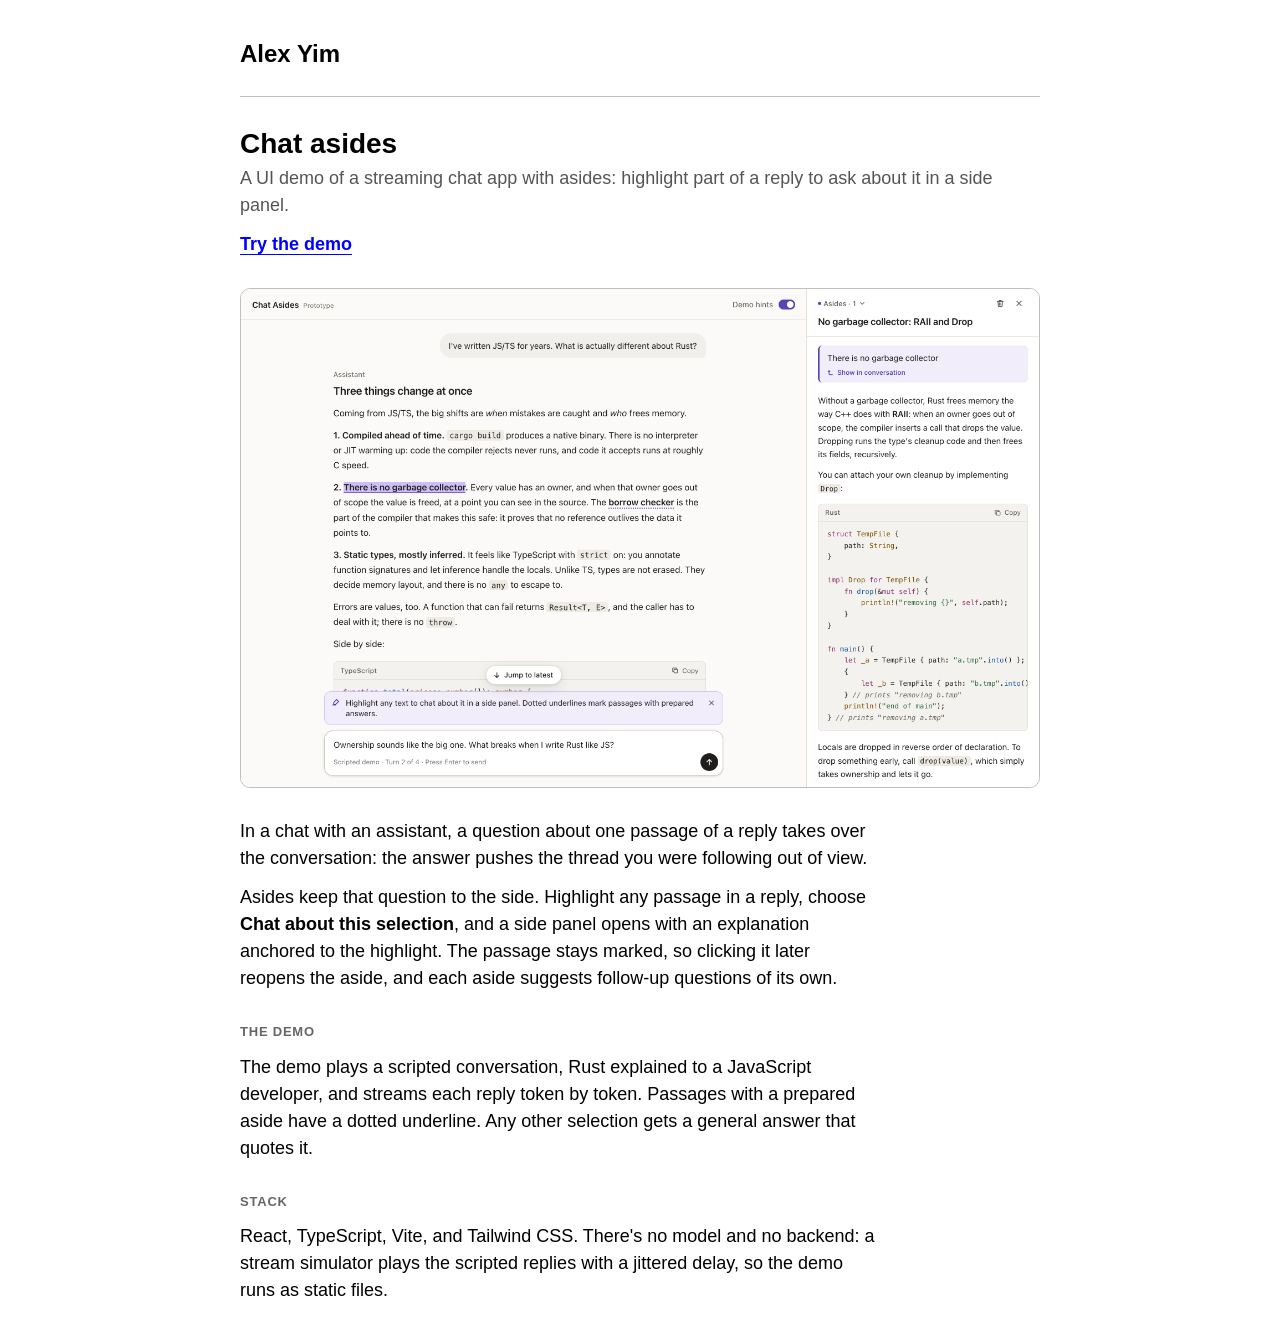
==== projects/chat-asides/index.html @ d647e706 "Add a project page for Chat asides Generated by the publish workflow from projects/chat-asides.  Fil" ====
<!DOCTYPE html>
<html lang="en">
<head>
  <meta charset="utf-8">
  <meta name="viewport" content="width=device-width, initial-scale=1">
  <title>Chat asides · Alex Yim</title>

  <meta name="description" content="A UI demo of a streaming chat app with asides: highlight part of a reply to ask about it in a side panel.">
  <meta property="og:title" content="Chat asides">
  <meta property="og:description" content="A UI demo of a streaming chat app with asides: highlight part of a reply to ask about it in a side panel.">
  <meta property="og:url" content="https://alexyim.org/projects/chat-asides/">
  <meta property="og:image" content="https://alexyim.org/projects/chat-asides/aside.png">

  <link rel="icon" type="image/x-icon" href="/favicon.ico">
  <link rel="stylesheet" href="/style.css?v=4">
</head>
<body>
  <main>
    <header class="site-header">
      <h1><a class="home-link" href="/">Alex Yim</a></h1>
    </header>

    <article class="project-page">
      <h2 class="project-title">Chat asides</h2>
      <p class="project-tagline">A UI demo of a streaming chat app with asides: highlight part of a reply to ask about it in a side panel.</p>
      <p class="project-demo"><a href="demo/">Try the demo</a></p>

      <figure class="screenshot">
        <a href="aside.png"><img src="aside.png" width="2880" height="1800"
             alt="The chat on the left, with the passage &quot;There is no garbage collector&quot; highlighted, and an aside panel on the right explaining it"></a>
      </figure>

      <div class="project-body">
        <p>In a chat with an assistant, a question about one passage of a reply takes over the conversation: the answer pushes the thread you were following out of view.</p>
        <p>Asides keep that question to the side. Highlight any passage in a reply, choose <strong>Chat about this selection</strong>, and a side panel opens with an explanation anchored to the highlight. The passage stays marked, so clicking it later reopens the aside, and each aside suggests follow-up questions of its own.</p>
        <h3>The demo</h3>
        <p>The demo plays a scripted conversation, Rust explained to a JavaScript developer, and streams each reply token by token. Passages with a prepared aside have a dotted underline. Any other selection gets a general answer that quotes it.</p>
        <h3>Stack</h3>
        <p>React, TypeScript, Vite, and Tailwind CSS. There's no model and no backend: a stream simulator plays the scripted replies with a jittered delay, so the demo runs as static files.</p>
      </div>
    </article>
  </main>
  <script type="module" src="https://static.cloudflareinsights.com/beacon.min.js" data-cf-beacon='{"token": "e54d56c2ba0f45f4ae67112ad8e70a1b"}'></script>
</body>
</html>
---- style.css ----
/* Base Reset */
*, *::before, *::after {
  box-sizing: border-box;
  margin: 0;
  padding: 0;
}

:root {
  /* Typography */
  --font-family: -apple-system, BlinkMacSystemFont, "proxima nova", "helvetica neue", helvetica, arial, sans-serif;
  --font-size: clamp(1rem, 1.5vw, 1.125rem);
  
  /* Spacing */
  --space-1: clamp(0.75rem, 3vw, 1.5rem);
  --width-content: 800px;
  --width-page: min(90%, var(--width-content));
  
  /* Styling */
  --radius: 2px;
  --duration: 0.2s;
  --timing: ease;
  
  /* Light theme colors */
  --color-text: #000000;
  --color-text-secondary: #555555;
  --color-text-muted: #666666;
  --color-link: blue;
  --color-border: #c0c0c0;
  --color-background: white;
}

/* Base HTML elements */
html {
  -webkit-text-size-adjust: 100%;
  tab-size: 4;
}

body {
  font-family: var(--font-family);
  background: var(--color-background);
  color: var(--color-text);
  font-size: var(--font-size);
  line-height: 1.5;
  -webkit-font-smoothing: antialiased;
  -moz-osx-font-smoothing: grayscale;
  text-rendering: optimizeLegibility;
  transition: background-color var(--duration) var(--timing),
              color var(--duration) var(--timing);
}

main {
  width: var(--width-page);
  margin: 0 auto;
  padding: calc(var(--space-1) * 1.5) 0;
}

/* Media elements */
img, picture, video, canvas, svg {
  display: block;
  max-width: 100%;
}

/* Form elements */
input, button, textarea, select {
  font: inherit;
}

/* Typography */
p, h1, h2, h3, h4, h5, h6 {
  overflow-wrap: break-word;
}

/* Site header */
.site-header {
  padding-bottom: var(--space-1);
  border-bottom: 1px solid var(--color-border);
}

.site-header h1 {
  font-size: 1.5rem;
  font-weight: bold;
  margin: 0;
  display: flex;
  justify-content: space-between;
  align-items: center;
}

/* Social links */
.social-links {
  display: flex;
  gap: 0.75rem;
  font-size: 0.875em;
}

.social-links a {
  color: var(--color-text-muted);
  padding: 0.25rem;
  transition: color var(--duration) var(--timing), 
              transform var(--duration) var(--timing);
  text-decoration: none;
}

.social-links a:hover {
  color: var(--color-text);
  transform: translateY(-1px);
}

.social-links svg {
  width: 1.125rem;
  height: 1.125rem;
}

.social-links a:focus-visible {
  outline: 2px solid var(--color-link);
  outline-offset: var(--radius);
  border-radius: var(--radius);
}

/* Projects section */
.projects {
  margin-top: calc(var(--space-1) * 1.25);
}

.projects h2 {
  font-size: 0.8125rem;
  font-weight: 600;
  letter-spacing: 0.06em;
  text-transform: uppercase;
  color: var(--color-text-muted);
  margin-bottom: calc(var(--space-1) * 0.5);
}

.projects ul {
  list-style: none;
  display: flex;
  flex-direction: column;
  gap: calc(var(--space-1) * 0.4);
}

.projects a {
  color: var(--color-link);
  text-decoration-thickness: 1px;
  text-underline-offset: 0.2em;
  transition: all var(--duration) var(--timing);
}

.projects a:hover,
.projects a:focus-visible {
  opacity: 0.8;
  text-decoration-thickness: 2px;
}

.project-note {
  display: block;
  color: var(--color-text-secondary);
  font-size: 0.9375em;
  line-height: 1.5;
}

/* Project pages */
.home-link {
  color: inherit;
  text-decoration: none;
}

.project-page {
  margin-top: calc(var(--space-1) * 1.25);
}

.project-title {
  font-size: 1.75rem;
  line-height: 1.2;
}

.project-tagline {
  color: var(--color-text-secondary);
  margin-top: 0.25rem;
}

.project-demo {
  margin-top: 0.75rem;
  font-weight: 600;
}

.project-tagline a,
.project-demo a,
.project-body a {
  color: var(--color-link);
  text-decoration-thickness: 1px;
  text-underline-offset: 0.2em;
  transition: all var(--duration) var(--timing);
}

.project-tagline a:hover,
.project-demo a:hover,
.project-body a:hover,
.project-tagline a:focus-visible,
.project-demo a:focus-visible,
.project-body a:focus-visible {
  opacity: 0.8;
  text-decoration-thickness: 2px;
}

.screenshot + .project-body {
  margin-top: calc(var(--space-1) * 1.25);
}

.project-hero {
  display: grid;
  grid-template-columns: minmax(0, 280px) minmax(0, 1fr);
  gap: calc(var(--space-1) * 1.5);
  align-items: start;
  margin-top: calc(var(--space-1) * 1.25);
}

.device {
  width: 100%;
  height: auto;
  aspect-ratio: 1206 / 2622;
  border-radius: 28px;
  border: 1px solid var(--color-border);
  background: #000;
}

.project-body p + p,
.project-body h3 + p,
.project-body h3 + ul,
.project-body p + ul {
  margin-top: 0.75rem;
}

.project-body h3,
.gallery-heading {
  font-size: 0.8125rem;
  font-weight: 600;
  letter-spacing: 0.06em;
  text-transform: uppercase;
  color: var(--color-text-muted);
  margin-top: calc(var(--space-1) * 1.25);
}

.project-body ul {
  padding-left: 1.1rem;
  display: flex;
  flex-direction: column;
  gap: 0.35rem;
}

.project-body code {
  font-family: ui-monospace, "SF Mono", Menlo, monospace;
  font-size: 0.875em;
  white-space: nowrap;
}

.screenshot {
  margin-top: calc(var(--space-1) * 1.25);
}

.screenshot img {
  width: 100%;
  height: auto;
  border-radius: 10px;
  border: 1px solid var(--color-border);
}

.screenshot figcaption {
  font-size: 0.8125em;
  color: var(--color-text-muted);
  margin-top: 0.4rem;
}

.screenshot + .project-body {
  max-width: 640px;
}

.screenshot + .project-body h3:first-child {
  margin-top: calc(var(--space-1) * 1.25);
}

.gallery {
  list-style: none;
  display: grid;
  grid-template-columns: repeat(5, minmax(0, 1fr));
  gap: calc(var(--space-1) * 0.6);
  margin-top: calc(var(--space-1) * 0.5);
}

.gallery img {
  width: 100%;
  height: auto;
  border-radius: 14px;
  border: 1px solid var(--color-border);
}

.gallery figcaption {
  font-size: 0.8125em;
  color: var(--color-text-muted);
  margin-top: 0.4rem;
}

@media (max-width: 640px) {
  .project-hero {
    grid-template-columns: 1fr;
  }

  .device {
    max-width: 280px;
    margin: 0 auto;
  }

  .gallery {
    display: flex;
    overflow-x: auto;
    scroll-snap-type: x mandatory;
    padding-bottom: 0.5rem;
  }

  .gallery li {
    flex: 0 0 60%;
    scroll-snap-align: start;
  }
}

/* Dark mode */
@media (prefers-color-scheme: dark) {
  :root {
    --color-text: #ffffff;
    --color-text-secondary: #dddddd;
    --color-text-muted: #999999;
    --color-link: #66b3ff;
    --color-border: #333333;
    --color-background: #121212;
  }
}

/* Print styles */
@media print {
  :root {
    --color-text: black;
    --color-text-secondary: #333;
    --color-border: #666;
    --color-background: white;
  }
  
  body {
    font-size: 12pt;
  }
  
  .social-links {
    display: none;
  }
}

/* Accessibility - reduced motion */
@media (prefers-reduced-motion: reduce) {
  *,
  *::before,
  *::after {
    animation-duration: 0.01ms !important;
    animation-iteration-count: 1 !important;
    transition-duration: 0.01ms !important;
    scroll-behavior: auto !important;
  }
}
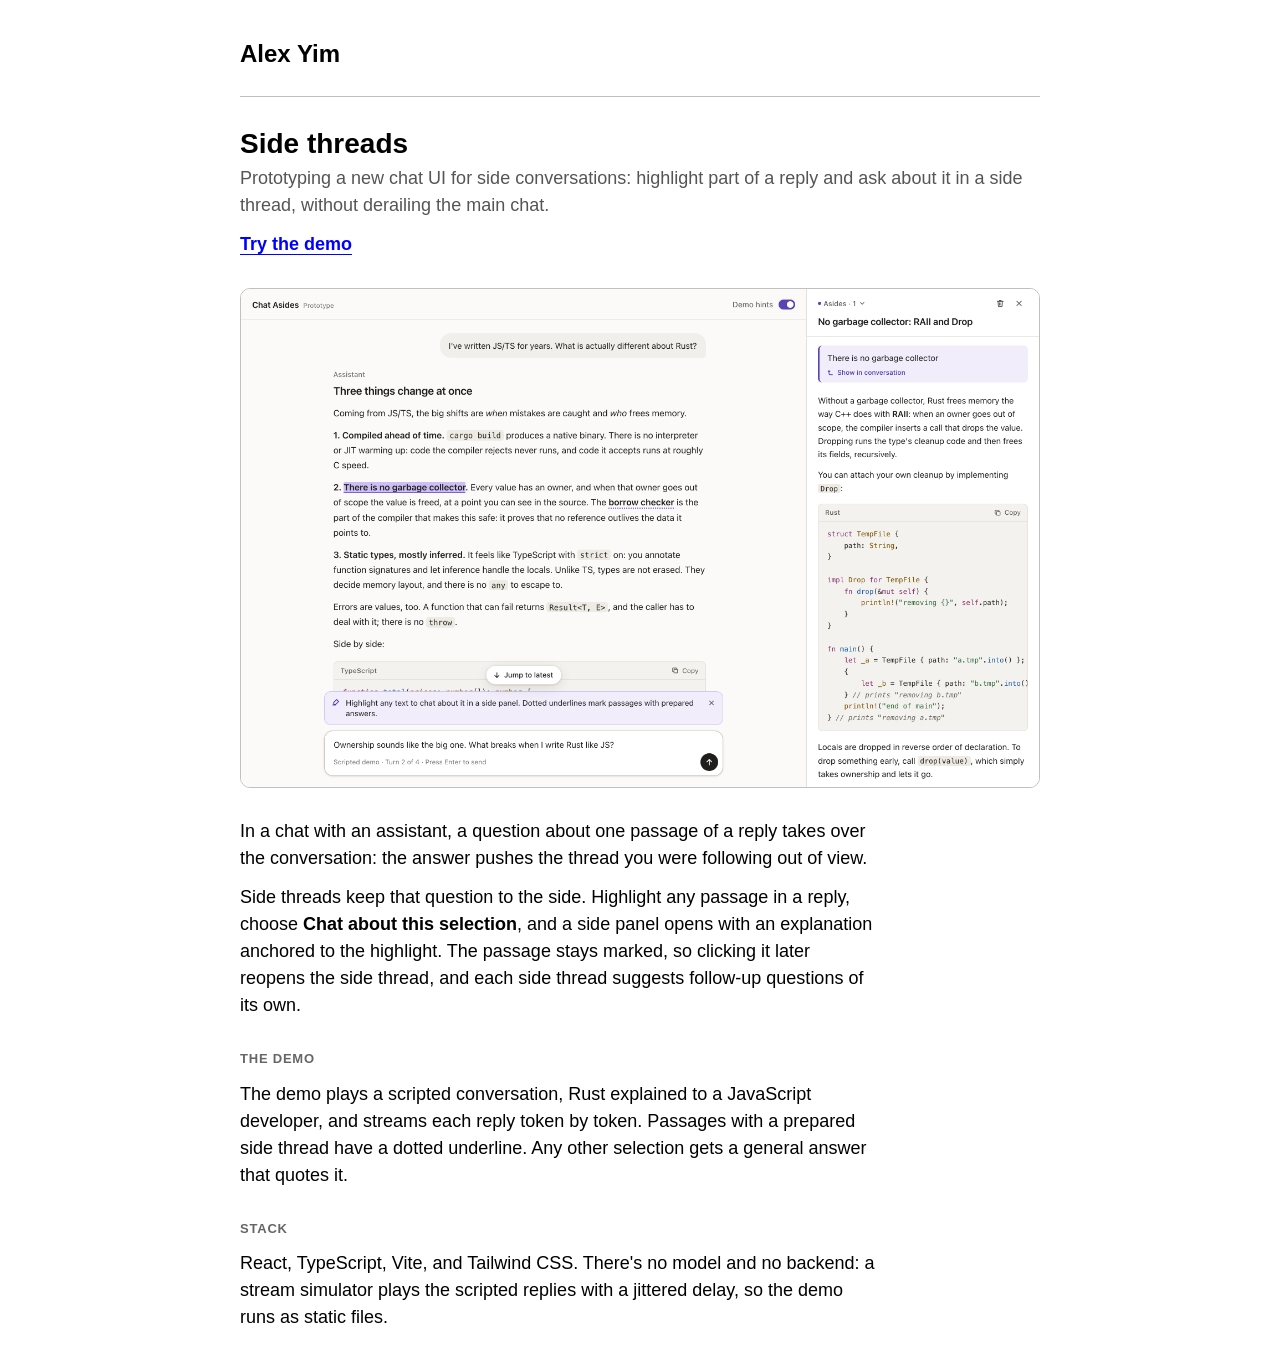
==== commit b690cc3d: "Add a project page for Side threads Generated by the publish workflow from projects/chat-asides.  Fi" ====
--- a/projects/chat-asides/index.html
+++ b/projects/chat-asides/index.html
@@ -3,11 +3,11 @@
 <head>
   <meta charset="utf-8">
   <meta name="viewport" content="width=device-width, initial-scale=1">
-  <title>Chat asides · Alex Yim</title>
+  <title>Side threads · Alex Yim</title>
 
-  <meta name="description" content="A UI demo of a streaming chat app with asides: highlight part of a reply to ask about it in a side panel.">
-  <meta property="og:title" content="Chat asides">
-  <meta property="og:description" content="A UI demo of a streaming chat app with asides: highlight part of a reply to ask about it in a side panel.">
+  <meta name="description" content="Prototyping a new chat UI for side conversations: highlight part of a reply and ask about it in a side thread, without derailing the main chat.">
+  <meta property="og:title" content="Side threads">
+  <meta property="og:description" content="Prototyping a new chat UI for side conversations: highlight part of a reply and ask about it in a side thread, without derailing the main chat.">
   <meta property="og:url" content="https://alexyim.org/projects/chat-asides/">
   <meta property="og:image" content="https://alexyim.org/projects/chat-asides/aside.png">
 
@@ -21,20 +21,20 @@
     </header>
 
     <article class="project-page">
-      <h2 class="project-title">Chat asides</h2>
-      <p class="project-tagline">A UI demo of a streaming chat app with asides: highlight part of a reply to ask about it in a side panel.</p>
+      <h2 class="project-title">Side threads</h2>
+      <p class="project-tagline">Prototyping a new chat UI for side conversations: highlight part of a reply and ask about it in a side thread, without derailing the main chat.</p>
       <p class="project-demo"><a href="demo/">Try the demo</a></p>
 
       <figure class="screenshot">
         <a href="aside.png"><img src="aside.png" width="2880" height="1800"
-             alt="The chat on the left, with the passage &quot;There is no garbage collector&quot; highlighted, and an aside panel on the right explaining it"></a>
+             alt="The chat on the left, with the passage &quot;There is no garbage collector&quot; highlighted, and a side thread on the right explaining it"></a>
       </figure>
 
       <div class="project-body">
         <p>In a chat with an assistant, a question about one passage of a reply takes over the conversation: the answer pushes the thread you were following out of view.</p>
-        <p>Asides keep that question to the side. Highlight any passage in a reply, choose <strong>Chat about this selection</strong>, and a side panel opens with an explanation anchored to the highlight. The passage stays marked, so clicking it later reopens the aside, and each aside suggests follow-up questions of its own.</p>
+        <p>Side threads keep that question to the side. Highlight any passage in a reply, choose <strong>Chat about this selection</strong>, and a side panel opens with an explanation anchored to the highlight. The passage stays marked, so clicking it later reopens the side thread, and each side thread suggests follow-up questions of its own.</p>
         <h3>The demo</h3>
-        <p>The demo plays a scripted conversation, Rust explained to a JavaScript developer, and streams each reply token by token. Passages with a prepared aside have a dotted underline. Any other selection gets a general answer that quotes it.</p>
+        <p>The demo plays a scripted conversation, Rust explained to a JavaScript developer, and streams each reply token by token. Passages with a prepared side thread have a dotted underline. Any other selection gets a general answer that quotes it.</p>
         <h3>Stack</h3>
         <p>React, TypeScript, Vite, and Tailwind CSS. There's no model and no backend: a stream simulator plays the scripted replies with a jittered delay, so the demo runs as static files.</p>
       </div>
